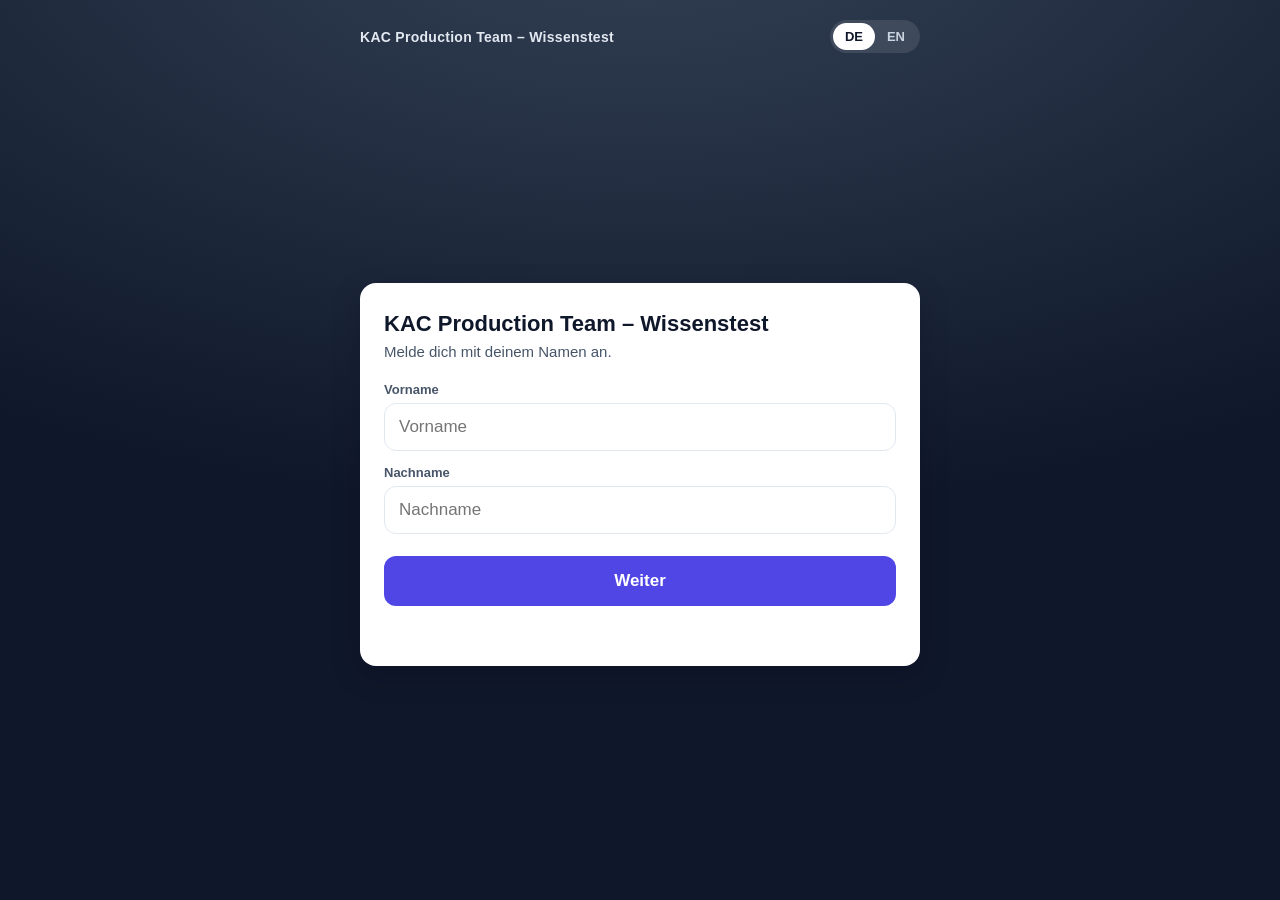
==== index.html @ e23c88c1 "KAC Wissenstest – Projection/Sound Quiz (Variante A) Statische Web-App: Login per Name, 12s-Timer, D" ====
<!DOCTYPE html>
<html lang="de">
  <head>
    <meta charset="UTF-8" />
    <meta name="viewport" content="width=device-width, initial-scale=1, viewport-fit=cover" />
    <meta name="robots" content="noindex, nofollow" />
    <title>KAC Wissenstest</title>
    <link rel="stylesheet" href="src/styles.css" />
  </head>
  <body data-page="login">
    <div class="topbar">
      <span class="brand" data-i18n="appTitel">KAC Production Team – Wissenstest</span>
      <div class="lang">
        <button data-lang="de">DE</button>
        <button data-lang="en">EN</button>
      </div>
    </div>

    <div class="wrap">
      <!-- Login -->
      <div class="card" id="loginView">
        <h1 data-i18n="appTitel">KAC Production Team – Wissenstest</h1>
        <p class="sub" data-i18n="loginUnter">Melde dich mit deinem Namen an.</p>

        <label for="vorname" data-i18n="vorname">Vorname</label>
        <input id="vorname" type="text" autocomplete="given-name" data-i18n-ph="vorname" />

        <label for="nachname" data-i18n="nachname">Nachname</label>
        <input id="nachname" type="text" autocomplete="family-name" data-i18n-ph="nachname" />

        <button class="btn" id="loginBtn" data-i18n="weiter">Weiter</button>
        <div class="error" id="loginError"></div>
      </div>

      <!-- Testauswahl -->
      <div class="card" id="testView" hidden>
        <h1 id="greeting">Hallo!</h1>
        <p class="sub" data-i18n="bereichWaehlen">Welchen Test möchtest du machen?</p>
        <div class="test-cards" id="testButtons"></div>
        <button class="btn ghost" id="logoutBtn" data-i18n="abmelden">Abmelden</button>
      </div>
    </div>

    <script type="module" src="src/app.js"></script>
  </body>
</html>
---- src/styles.css ----
/* =====================================================================
   KAC Wissenstest – Layout (mobil-first)
   ===================================================================== */
:root {
  --bg: #0f172a;
  --bg-soft: #1e293b;
  --card: #ffffff;
  --ink: #0f172a;
  --ink-soft: #475569;
  --line: #e2e8f0;
  --accent: #4f46e5;
  --accent-ink: #ffffff;
  --pass: #16a34a;
  --fail: #dc2626;
  --warn: #f59e0b;
  --radius: 16px;
  --shadow: 0 10px 30px rgba(2, 6, 23, 0.18);
}

* { box-sizing: border-box; }

html, body { height: 100%; }

body {
  margin: 0;
  font-family: -apple-system, BlinkMacSystemFont, "Segoe UI", Roboto, Helvetica,
    Arial, sans-serif;
  color: var(--ink);
  background: radial-gradient(1200px 600px at 50% -10%, #334155, var(--bg));
  min-height: 100dvh;
  display: flex;
  flex-direction: column;
  align-items: center;
  padding: 20px;
  /* Anti-Cheat (kosmetisch): Markieren erschweren */
  -webkit-user-select: none;
  user-select: none;
  -webkit-tap-highlight-color: transparent;
}

/* Eingabefelder bleiben auswählbar/bearbeitbar */
input, textarea { -webkit-user-select: text; user-select: text; }

.wrap {
  width: 100%;
  max-width: 560px;
  margin: auto 0;
}

/* ---- Topbar / Sprache ---- */
.topbar {
  width: 100%;
  max-width: 560px;
  display: flex;
  align-items: center;
  justify-content: space-between;
  gap: 12px;
  margin-bottom: 16px;
}
.brand {
  color: #e2e8f0;
  font-weight: 700;
  font-size: 14px;
  letter-spacing: 0.02em;
}
.lang {
  display: inline-flex;
  background: rgba(255, 255, 255, 0.1);
  border-radius: 999px;
  padding: 3px;
}
.lang button {
  border: 0;
  background: transparent;
  color: #cbd5e1;
  font-weight: 700;
  font-size: 13px;
  padding: 6px 12px;
  border-radius: 999px;
  cursor: pointer;
}
.lang button.active {
  background: #ffffff;
  color: var(--ink);
}

/* ---- Card ---- */
.card {
  background: var(--card);
  border-radius: var(--radius);
  box-shadow: var(--shadow);
  padding: 28px 24px;
}
h1 {
  font-size: 22px;
  margin: 0 0 6px;
  line-height: 1.2;
}
.sub {
  color: var(--ink-soft);
  margin: 0 0 22px;
  font-size: 15px;
}

/* ---- Formular ---- */
label {
  display: block;
  font-size: 13px;
  font-weight: 600;
  color: var(--ink-soft);
  margin: 14px 0 6px;
}
input[type="text"] {
  width: 100%;
  font-size: 17px;
  padding: 13px 14px;
  border: 1.5px solid var(--line);
  border-radius: 12px;
  outline: none;
}
input[type="text"]:focus { border-color: var(--accent); }

.btn {
  width: 100%;
  margin-top: 22px;
  border: 0;
  background: var(--accent);
  color: var(--accent-ink);
  font-size: 17px;
  font-weight: 700;
  padding: 15px;
  border-radius: 12px;
  cursor: pointer;
  transition: transform 0.05s ease, opacity 0.2s ease;
}
.btn:active { transform: scale(0.99); }
.btn:disabled { opacity: 0.45; cursor: default; }

.btn.ghost {
  background: transparent;
  color: var(--ink-soft);
  margin-top: 10px;
  font-weight: 600;
  font-size: 14px;
}

.error {
  color: var(--fail);
  font-size: 14px;
  margin-top: 14px;
  min-height: 18px;
}

/* ---- Testauswahl ---- */
#greeting { font-size: 20px; font-weight: 700; margin: 0 0 4px; }
.test-cards { display: grid; gap: 12px; margin-top: 18px; }
.test-card {
  border: 1.5px solid var(--line);
  background: #f8fafc;
  border-radius: 12px;
  padding: 18px;
  font-size: 18px;
  font-weight: 700;
  text-align: left;
  cursor: pointer;
}
.test-card:hover { border-color: var(--accent); }

/* ---- Quiz ---- */
.quiz-head { display: flex; justify-content: space-between; align-items: baseline; margin-bottom: 10px; }
.progress { font-size: 13px; font-weight: 700; color: var(--ink-soft); }
.timer-num { font-size: 15px; font-weight: 800; color: var(--accent); font-variant-numeric: tabular-nums; }

.timer-track {
  height: 8px;
  background: var(--line);
  border-radius: 999px;
  overflow: hidden;
  margin-bottom: 22px;
}
.timer-bar {
  height: 100%;
  width: 100%;
  background: var(--accent);
  border-radius: 999px;
  transition: width 0.1s linear, background 0.2s ease;
}
.timer-bar.warn { background: var(--warn); }

.question {
  font-size: 19px;
  font-weight: 700;
  line-height: 1.35;
  margin: 0 0 18px;
  min-height: 56px;
}

.options { display: grid; gap: 10px; }
.option {
  text-align: left;
  border: 1.5px solid var(--line);
  background: #fff;
  border-radius: 12px;
  padding: 15px 16px;
  font-size: 16px;
  line-height: 1.3;
  cursor: pointer;
  transition: border-color 0.1s ease, background 0.1s ease;
}
.option:hover { border-color: #c7d2fe; }
.option.selected {
  border-color: var(--accent);
  background: #eef2ff;
  box-shadow: inset 0 0 0 1px var(--accent);
}

/* ---- Ergebnis ---- */
.result { text-align: center; }
.verdict { font-size: 24px; font-weight: 800; margin: 4px 0 18px; }
.verdict.pass { color: var(--pass); }
.verdict.fail { color: var(--fail); }
.score-big {
  font-size: 64px;
  font-weight: 800;
  line-height: 1;
  letter-spacing: -0.02em;
}
.score-detail { color: var(--ink-soft); font-size: 16px; margin-top: 6px; }
.pass-info { color: var(--ink-soft); font-size: 13px; margin-top: 14px; }
.status { font-size: 13px; color: var(--ink-soft); margin-top: 18px; min-height: 18px; }
.status.error { color: var(--fail); }

.foot {
  color: #94a3b8;
  font-size: 12px;
  text-align: center;
  margin-top: 18px;
}
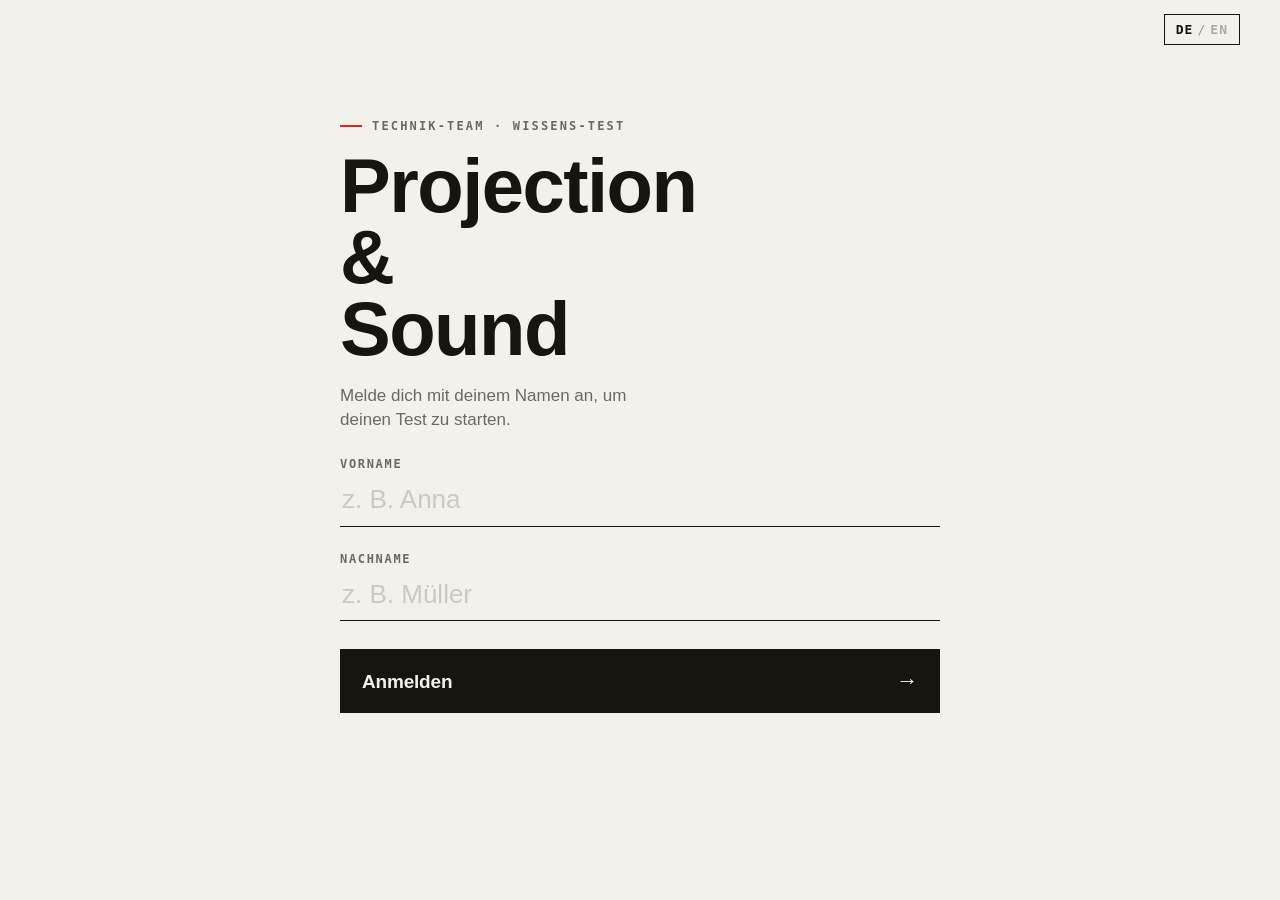
==== commit 2bb84a44: "Neues Design (Claude Design, Swiss-typographic) als Single-Page-App - index.html/app.js/styles.css e" ====
--- a/index.html
+++ b/index.html
@@ -1,46 +1,23 @@
 <!DOCTYPE html>
 <html lang="de">
-  <head>
-    <meta charset="UTF-8" />
-    <meta name="viewport" content="width=device-width, initial-scale=1, viewport-fit=cover" />
-    <meta name="robots" content="noindex, nofollow" />
-    <title>KAC Wissenstest</title>
-    <link rel="stylesheet" href="src/styles.css" />
-  </head>
-  <body data-page="login">
-    <div class="topbar">
-      <span class="brand" data-i18n="appTitel">KAC Production Team – Wissenstest</span>
-      <div class="lang">
-        <button data-lang="de">DE</button>
-        <button data-lang="en">EN</button>
-      </div>
-    </div>
+<head>
+  <meta charset="utf-8" />
+  <meta name="viewport" content="width=device-width, initial-scale=1.0, viewport-fit=cover, maximum-scale=1.0, user-scalable=no" />
+  <meta name="robots" content="noindex, nofollow" />
+  <meta name="theme-color" content="#f2f1ec" />
+  <title>Technik-Test — Projection &amp; Sound</title>
+  <link rel="stylesheet" href="styles.css" />
+</head>
+<body>
+  <noscript>Diese App benötigt JavaScript. / This app requires JavaScript.</noscript>
 
-    <div class="wrap">
-      <!-- Login -->
-      <div class="card" id="loginView">
-        <h1 data-i18n="appTitel">KAC Production Team – Wissenstest</h1>
-        <p class="sub" data-i18n="loginUnter">Melde dich mit deinem Namen an.</p>
+  <!-- Persistent language switch -->
+  <button id="langToggle" class="lang-toggle" type="button" aria-label="Sprache wechseln / Switch language">
+    <span data-lang-opt="de">DE</span><span class="lang-sep">/</span><span data-lang-opt="en">EN</span>
+  </button>
 
-        <label for="vorname" data-i18n="vorname">Vorname</label>
-        <input id="vorname" type="text" autocomplete="given-name" data-i18n-ph="vorname" />
+  <main id="app" class="app"></main>
 
-        <label for="nachname" data-i18n="nachname">Nachname</label>
-        <input id="nachname" type="text" autocomplete="family-name" data-i18n-ph="nachname" />
-
-        <button class="btn" id="loginBtn" data-i18n="weiter">Weiter</button>
-        <div class="error" id="loginError"></div>
-      </div>
-
-      <!-- Testauswahl -->
-      <div class="card" id="testView" hidden>
-        <h1 id="greeting">Hallo!</h1>
-        <p class="sub" data-i18n="bereichWaehlen">Welchen Test möchtest du machen?</p>
-        <div class="test-cards" id="testButtons"></div>
-        <button class="btn ghost" id="logoutBtn" data-i18n="abmelden">Abmelden</button>
-      </div>
-    </div>
-
-    <script type="module" src="src/app.js"></script>
-  </body>
+  <script src="app.js"></script>
+</body>
 </html>
--- a/styles.css
+++ b/styles.css
@@ -0,0 +1,457 @@
+/* ============================================================
+   Technik-Test — Swiss / International Typographic Style
+   Black · paper white · one red. Grid, rules, big numerals.
+   ============================================================ */
+
+:root {
+  --paper:   #f2f1ec;
+  --ink:     #16150f;
+  --ink-soft:#6b6a62;
+  --line:    #16150f;
+  --hair:    rgba(22, 21, 15, 0.18);
+  --red:     #e02718;
+  --red-ink: #ffffff;
+  --good:    #16150f;
+  --gutter:  clamp(20px, 6vw, 40px);
+  --max:     680px;
+  --t-fast:  140ms cubic-bezier(.2,.7,.3,1);
+  --t-med:   320ms cubic-bezier(.2,.7,.3,1);
+  font-family: "Helvetica Neue", Helvetica, Arial, sans-serif;
+}
+
+* { box-sizing: border-box; -webkit-tap-highlight-color: transparent; }
+
+html, body {
+  margin: 0; padding: 0;
+  background: var(--paper);
+  color: var(--ink);
+  min-height: 100%;
+  -webkit-text-size-adjust: 100%;
+  -webkit-font-smoothing: antialiased;
+  text-rendering: optimizeLegibility;
+}
+
+body {
+  font-size: 17px;
+  line-height: 1.4;
+  overflow-x: hidden;
+}
+
+noscript { display: block; padding: 40px; font-weight: 700; }
+/* hidden whenever JS runs (this rule is applied by app.js bootstrap) */
+.js-ready noscript { display: none; }
+
+/* ---- numeric / mono accents (labels, timers, IDs) ---- */
+.mono {
+  font-family: ui-monospace, "SFMono-Regular", Menlo, Consolas, monospace;
+  font-feature-settings: "tnum" 1;
+}
+
+/* ============================================================
+   Language toggle — always reachable, fixed top-right
+   ============================================================ */
+.lang-toggle {
+  position: fixed;
+  top: max(14px, env(safe-area-inset-top));
+  right: var(--gutter);
+  z-index: 50;
+  display: inline-flex;
+  align-items: center;
+  gap: 4px;
+  border: 1.5px solid var(--ink);
+  background: var(--paper);
+  color: var(--ink);
+  font: 700 13px/1 ui-monospace, Menlo, Consolas, monospace;
+  letter-spacing: 0.08em;
+  padding: 8px 11px;
+  cursor: pointer;
+  transition: background var(--t-fast), color var(--t-fast);
+}
+.lang-toggle .lang-sep { opacity: 0.4; font-weight: 400; }
+.lang-toggle [data-lang-opt] { opacity: 0.32; transition: opacity var(--t-fast); }
+.lang-toggle [data-lang-opt].is-active { opacity: 1; }
+.lang-toggle:active { background: var(--ink); color: var(--paper); }
+
+/* ============================================================
+   App shell / screen layout
+   ============================================================ */
+.app {
+  width: 100%;
+  max-width: var(--max);
+  margin: 0 auto;
+  padding: clamp(72px, 16vw, 120px) var(--gutter) calc(40px + env(safe-area-inset-bottom));
+  min-height: 100vh;
+  min-height: 100dvh;
+  display: flex;
+  flex-direction: column;
+}
+
+.screen {
+  display: flex;
+  flex-direction: column;
+  flex: 1;
+  animation: screen-in var(--t-med);
+}
+@keyframes screen-in {
+  from { opacity: 0; transform: translateY(10px); }
+  to   { opacity: 1; transform: translateY(0); }
+}
+
+/* small uppercase kicker label */
+.kicker {
+  font: 700 12px/1 ui-monospace, Menlo, Consolas, monospace;
+  letter-spacing: 0.18em;
+  text-transform: uppercase;
+  color: var(--ink-soft);
+  display: flex;
+  align-items: center;
+  gap: 10px;
+}
+.kicker::before {
+  content: "";
+  width: 22px; height: 2px; background: var(--red);
+  display: inline-block;
+}
+
+/* big display headings */
+h1.display {
+  font-weight: 700;
+  font-size: clamp(40px, 12vw, 76px);
+  line-height: 0.94;
+  letter-spacing: -0.02em;
+  margin: 18px 0 0;
+  text-wrap: balance;
+}
+
+.rule { height: 1.5px; background: var(--ink); width: 100%; }
+.hairline { height: 1px; background: var(--hair); width: 100%; }
+
+/* ============================================================
+   Buttons
+   ============================================================ */
+.btn {
+  appearance: none;
+  display: inline-flex;
+  align-items: center;
+  justify-content: space-between;
+  gap: 14px;
+  width: 100%;
+  border: none;
+  background: var(--ink);
+  color: var(--paper);
+  font: 700 19px/1 "Helvetica Neue", Helvetica, Arial, sans-serif;
+  letter-spacing: -0.01em;
+  padding: 21px 22px;
+  min-height: 60px;
+  cursor: pointer;
+  text-align: left;
+  transition: background var(--t-fast), transform var(--t-fast), opacity var(--t-fast);
+}
+.btn .arrow { font-size: 22px; transition: transform var(--t-fast); }
+.btn:not(:disabled):active { transform: translateY(1px); }
+.btn:not(:disabled):hover { background: var(--red); }
+.btn:not(:disabled):hover .arrow { transform: translateX(4px); }
+.btn:disabled { opacity: 0.28; cursor: not-allowed; }
+
+.btn--ghost {
+  background: transparent;
+  color: var(--ink);
+  border: 1.5px solid var(--ink);
+  font-weight: 700;
+  justify-content: center;
+}
+.btn--ghost:not(:disabled):hover { background: var(--ink); color: var(--paper); }
+
+.linkbtn {
+  appearance: none; border: none; background: none;
+  color: var(--ink-soft);
+  font: 700 13px/1 ui-monospace, Menlo, Consolas, monospace;
+  letter-spacing: 0.08em;
+  text-transform: uppercase;
+  cursor: pointer;
+  padding: 12px 0;
+  text-decoration: none;
+}
+.linkbtn:hover { color: var(--red); }
+
+/* ============================================================
+   LOGIN
+   ============================================================ */
+.field { margin-top: 26px; }
+.field label {
+  display: block;
+  font: 700 12px/1 ui-monospace, Menlo, Consolas, monospace;
+  letter-spacing: 0.14em;
+  text-transform: uppercase;
+  color: var(--ink-soft);
+  margin-bottom: 9px;
+}
+.field input {
+  width: 100%;
+  border: none;
+  border-bottom: 1.5px solid var(--ink);
+  background: transparent;
+  color: var(--ink);
+  font: 400 26px/1.1 "Helvetica Neue", Helvetica, Arial, sans-serif;
+  padding: 6px 2px 12px;
+  outline: none;
+  border-radius: 0;
+}
+.field input::placeholder { color: var(--hair); }
+.field input:focus { border-bottom-color: var(--red); }
+
+.notice {
+  margin-top: 22px;
+  border-left: 3px solid var(--red);
+  padding: 12px 0 12px 16px;
+  font-size: 15px;
+  color: var(--ink);
+  background: rgba(224,39,24,0.05);
+  animation: shake 0.35s;
+}
+.notice.is-hidden { display: none; }
+@keyframes shake {
+  10%,90% { transform: translateX(-1px); }
+  30%,70% { transform: translateX(3px); }
+  50% { transform: translateX(-3px); }
+}
+
+.spacer { flex: 1; min-height: 28px; }
+.stack-actions { display: flex; flex-direction: column; gap: 14px; margin-top: 26px; }
+
+/* ============================================================
+   TEST SELECTION
+   ============================================================ */
+.test-list { display: flex; flex-direction: column; margin-top: 28px; border-top: 1.5px solid var(--ink); }
+.test-row {
+  appearance: none; border: none; background: transparent; cursor: pointer;
+  display: grid;
+  grid-template-columns: auto 1fr auto;
+  align-items: center;
+  gap: 18px;
+  width: 100%;
+  text-align: left;
+  padding: 26px 4px;
+  border-bottom: 1.5px solid var(--ink);
+  color: var(--ink);
+  transition: padding var(--t-fast), color var(--t-fast);
+}
+.test-row .idx {
+  font: 700 13px/1 ui-monospace, Menlo, Consolas, monospace;
+  color: var(--red);
+}
+.test-row .name {
+  font-weight: 700;
+  font-size: clamp(28px, 8vw, 40px);
+  letter-spacing: -0.02em;
+  line-height: 0.98;
+}
+.test-row .meta {
+  font: 400 13px/1.3 ui-monospace, Menlo, Consolas, monospace;
+  color: var(--ink-soft);
+}
+.test-row .arrow { font-size: 28px; transition: transform var(--t-fast); }
+.test-row:hover { padding-left: 12px; }
+.test-row:hover .name { color: var(--red); }
+.test-row:hover .arrow { transform: translateX(5px); color: var(--red); }
+
+/* ============================================================
+   QUIZ
+   ============================================================ */
+.quiz { user-select: none; -webkit-user-select: none; }
+
+.timebar {
+  position: fixed;
+  top: 0; left: 0; right: 0;
+  height: 5px;
+  background: var(--hair);
+  z-index: 40;
+}
+.timebar .fill {
+  height: 100%;
+  width: 100%;
+  background: var(--ink);
+  transform-origin: left center;
+  transition: transform 1s linear, background var(--t-fast);
+}
+.timebar.is-urgent .fill { background: var(--red); }
+
+.quiz-head {
+  display: flex;
+  align-items: baseline;
+  justify-content: space-between;
+  gap: 12px;
+  margin-bottom: 8px;
+}
+.quiz-theme {
+  font: 700 12px/1.2 ui-monospace, Menlo, Consolas, monospace;
+  letter-spacing: 0.1em;
+  text-transform: uppercase;
+  color: var(--ink);
+  max-width: 70%;
+}
+.quiz-progress {
+  font: 700 12px/1 ui-monospace, Menlo, Consolas, monospace;
+  letter-spacing: 0.08em;
+  color: var(--ink-soft);
+  white-space: nowrap;
+}
+
+.countdown {
+  display: flex;
+  align-items: baseline;
+  gap: 10px;
+  margin: 6px 0 18px;
+}
+.countdown .secs {
+  font: 700 clamp(34px,11vw,52px)/0.9 ui-monospace, Menlo, Consolas, monospace;
+  font-feature-settings: "tnum" 1;
+  letter-spacing: -0.02em;
+}
+.countdown .unit {
+  font: 700 12px/1 ui-monospace, Menlo, Consolas, monospace;
+  letter-spacing: 0.1em;
+  text-transform: uppercase;
+  color: var(--ink-soft);
+}
+.countdown.is-urgent .secs { color: var(--red); animation: pulse 1s steps(2) infinite; }
+@keyframes pulse { 50% { opacity: 0.35; } }
+
+.question {
+  font-weight: 700;
+  font-size: clamp(24px, 7vw, 36px);
+  line-height: 1.08;
+  letter-spacing: -0.015em;
+  margin: 0 0 26px;
+  text-wrap: pretty;
+}
+.q-anim { animation: q-in var(--t-med); }
+@keyframes q-in {
+  from { opacity: 0; transform: translateX(14px); }
+  to   { opacity: 1; transform: translateX(0); }
+}
+
+.options { display: flex; flex-direction: column; gap: 12px; }
+.option {
+  appearance: none; cursor: pointer;
+  display: grid;
+  grid-template-columns: auto 1fr;
+  align-items: center;
+  gap: 16px;
+  width: 100%;
+  text-align: left;
+  background: transparent;
+  border: 1.5px solid var(--ink);
+  color: var(--ink);
+  padding: 18px 18px;
+  min-height: 64px;
+  font: 500 17px/1.25 "Helvetica Neue", Helvetica, Arial, sans-serif;
+  transition: background var(--t-fast), color var(--t-fast), transform var(--t-fast);
+}
+.option .marker {
+  width: 30px; height: 30px;
+  display: grid; place-items: center;
+  border: 1.5px solid var(--ink);
+  border-radius: 50%;
+  font: 700 13px/1 ui-monospace, Menlo, Consolas, monospace;
+  flex: none;
+  transition: background var(--t-fast), color var(--t-fast), border-color var(--t-fast);
+}
+.option:hover { transform: translateX(3px); }
+.option.is-selected { background: var(--ink); color: var(--paper); }
+.option.is-selected .marker { background: var(--paper); color: var(--ink); border-color: var(--paper); }
+
+.quiz-foot {
+  margin-top: 24px;
+  display: flex;
+  flex-direction: column;
+  gap: 6px;
+}
+.abort-row { display: flex; justify-content: center; }
+
+/* ============================================================
+   RESULT
+   ============================================================ */
+.result-badge {
+  display: inline-flex; align-items: center; gap: 9px;
+  font: 700 13px/1 ui-monospace, Menlo, Consolas, monospace;
+  letter-spacing: 0.12em; text-transform: uppercase;
+  padding: 9px 14px;
+  margin-top: 18px;
+  width: max-content;
+}
+.result-badge.pass { background: var(--ink); color: var(--paper); }
+.result-badge.fail { background: var(--red); color: var(--red-ink); }
+
+.score-big {
+  font-weight: 700;
+  font-size: clamp(96px, 38vw, 200px);
+  line-height: 0.82;
+  letter-spacing: -0.04em;
+  margin: 14px 0 4px;
+  font-feature-settings: "tnum" 1;
+  display: flex;
+  align-items: baseline;
+}
+.score-big .pct { font-size: 0.34em; margin-left: 8px; color: var(--ink-soft); letter-spacing: 0; }
+
+.result-grid {
+  display: grid;
+  grid-template-columns: 1fr 1fr;
+  border-top: 1.5px solid var(--ink);
+  margin: 24px 0 6px;
+}
+.result-grid .cell {
+  padding: 16px 0;
+  border-bottom: 1px solid var(--hair);
+}
+.result-grid .cell:nth-child(odd) { border-right: 1px solid var(--hair); padding-right: 16px; }
+.result-grid .cell:nth-child(even) { padding-left: 16px; }
+.result-grid .cell .k {
+  font: 700 11px/1 ui-monospace, Menlo, Consolas, monospace;
+  letter-spacing: 0.12em; text-transform: uppercase; color: var(--ink-soft);
+}
+.result-grid .cell .v {
+  font-weight: 700; font-size: 26px; letter-spacing: -0.01em; margin-top: 7px;
+  font-feature-settings: "tnum" 1;
+}
+
+.save-status {
+  margin-top: 18px;
+  font: 400 13px/1.45 ui-monospace, Menlo, Consolas, monospace;
+  color: var(--ink-soft);
+  display: flex; align-items: flex-start; gap: 9px;
+}
+.save-status .dot { width: 9px; height: 9px; margin-top: 4px; flex: none; }
+.save-status .dot.ok { background: var(--ink); }
+.save-status .dot.warn { background: var(--red); }
+.save-status .dot.pending { background: var(--hair); animation: pulse 1s steps(2) infinite; }
+
+/* ============================================================
+   Modal (abort confirmation)
+   ============================================================ */
+.modal-back {
+  position: fixed; inset: 0; z-index: 60;
+  background: rgba(22,21,15,0.55);
+  display: grid; place-items: center;
+  padding: var(--gutter);
+  animation: fade var(--t-fast);
+}
+.modal-back.is-hidden { display: none; }
+@keyframes fade { from { opacity: 0; } to { opacity: 1; } }
+.modal {
+  background: var(--paper);
+  border: 1.5px solid var(--ink);
+  width: 100%; max-width: 420px;
+  padding: 28px 24px 24px;
+  animation: modal-in var(--t-med);
+}
+@keyframes modal-in { from { transform: translateY(16px); opacity: 0; } to { transform: none; opacity: 1; } }
+.modal h2 { margin: 10px 0 8px; font-size: 26px; letter-spacing: -0.02em; }
+.modal p { margin: 0 0 22px; color: var(--ink-soft); font-size: 15px; }
+.modal .modal-actions { display: flex; flex-direction: column; gap: 12px; }
+
+/* tighten on very small screens */
+@media (max-width: 360px) {
+  body { font-size: 16px; }
+}
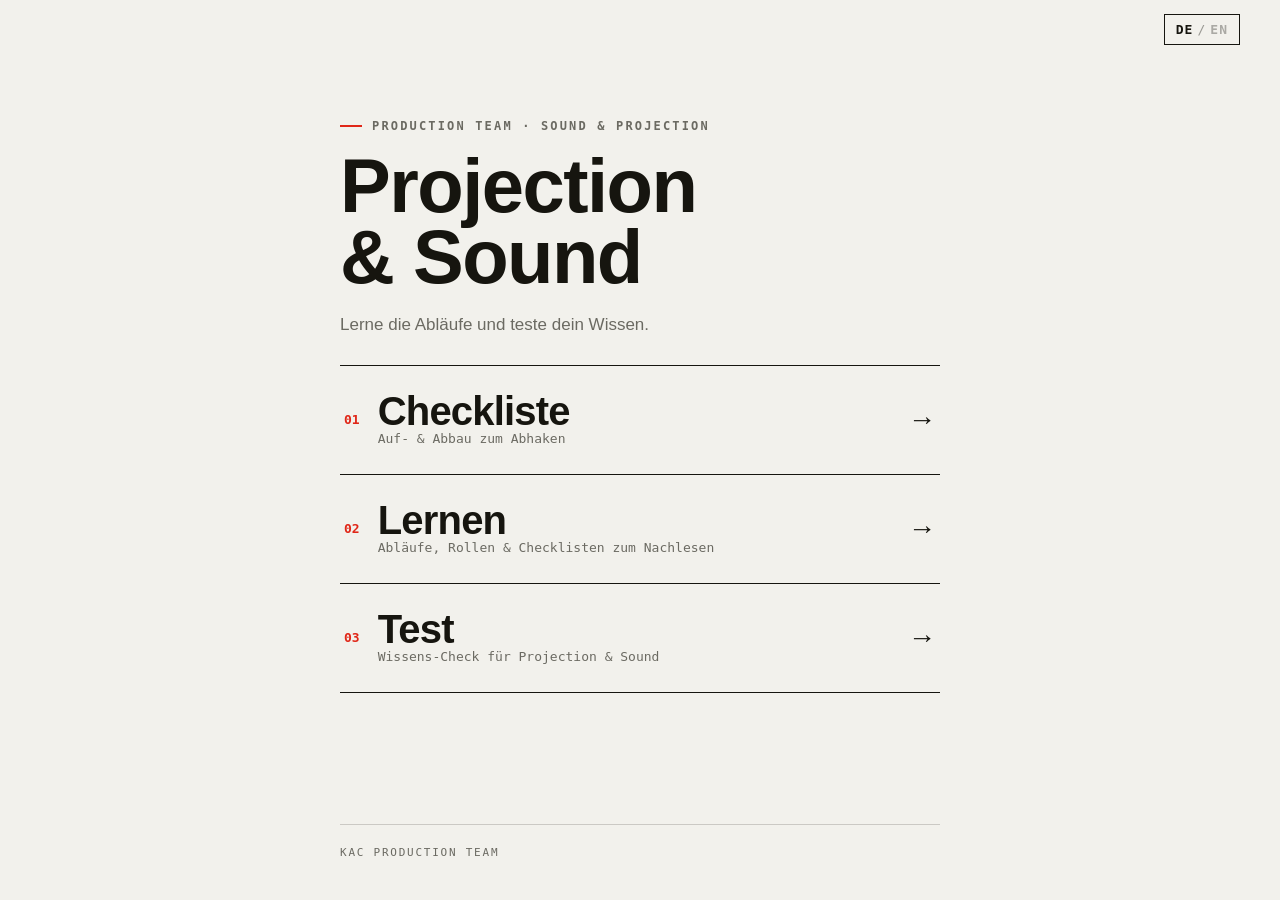
==== commit d23ef78d: "Lernbereich + Checkliste einbauen (Claude Design Update) - Startseite-Menü: 01 Checkliste · 02 Lerne" ====
--- a/index.html
+++ b/index.html
@@ -5,7 +5,7 @@
   <meta name="viewport" content="width=device-width, initial-scale=1.0, viewport-fit=cover, maximum-scale=1.0, user-scalable=no" />
   <meta name="robots" content="noindex, nofollow" />
   <meta name="theme-color" content="#f2f1ec" />
-  <title>Technik-Test — Projection &amp; Sound</title>
+  <title>KAC Production Team — Projection &amp; Sound</title>
   <link rel="stylesheet" href="styles.css" />
 </head>
 <body>
@@ -18,6 +18,7 @@
 
   <main id="app" class="app"></main>
 
+  <script src="image-slot.js"></script>
   <script src="app.js"></script>
 </body>
 </html>
--- a/styles.css
+++ b/styles.css
@@ -455,3 +455,155 @@
 @media (max-width: 360px) {
   body { font-size: 16px; }
 }
+
+/* ============================================================
+   HOME + back links + brand
+   ============================================================ */
+.backlink {
+  appearance: none; border: none; background: none; cursor: pointer;
+  align-self: flex-start;
+  display: inline-flex; align-items: center; gap: 8px;
+  font: 700 12px/1 ui-monospace, Menlo, Consolas, monospace;
+  letter-spacing: 0.12em; text-transform: uppercase;
+  color: var(--ink-soft);
+  padding: 0 0 22px;
+  transition: color var(--t-fast), gap var(--t-fast);
+}
+.backlink .backarrow { font-size: 15px; transition: transform var(--t-fast); }
+.backlink:hover { color: var(--red); }
+.backlink:hover .backarrow { transform: translateX(-3px); }
+
+.brandline {
+  font-size: 11px; letter-spacing: 0.16em; text-transform: uppercase;
+  color: var(--ink-soft); padding-top: 20px;
+  border-top: 1px solid var(--hair); margin-top: 8px;
+}
+
+.name--sm { font-size: clamp(22px, 6vw, 30px) !important; line-height: 1.04 !important; }
+
+/* ============================================================
+   GUIDE READER
+   ============================================================ */
+.guide-title { font-size: clamp(32px, 9vw, 54px); margin-top: 16px; }
+.guide-sub { margin: 14px 0 0; color: var(--ink); font-size: 17px; font-weight: 500; }
+.guide-meta { margin-top: 10px; font-size: 11px; letter-spacing: 0.1em; text-transform: uppercase; color: var(--ink-soft); }
+.guide-intro { margin: 18px 0 0; color: var(--ink-soft); max-width: 56ch; }
+
+.guide-sec { margin-top: 40px; }
+.sec-head {
+  display: flex; align-items: baseline; gap: 14px;
+  border-bottom: 1.5px solid var(--ink); padding-bottom: 12px; flex-wrap: wrap;
+}
+.sec-num { font-size: 13px; color: var(--red); font-weight: 700; }
+.sec-title { font-size: clamp(22px, 6vw, 30px); font-weight: 700; letter-spacing: -0.02em; margin: 0; flex: 1; line-height: 1.04; }
+.sec-tag {
+  font-size: 10px; letter-spacing: 0.12em; text-transform: uppercase;
+  border: 1.2px solid var(--ink); padding: 4px 8px; color: var(--ink); white-space: nowrap;
+}
+.sec-intro { margin: 16px 0 0; color: var(--ink-soft); max-width: 56ch; }
+
+/* numbered steps */
+.steps { list-style: none; counter-reset: s; margin: 20px 0 0; padding: 0; }
+.steps li {
+  counter-increment: s;
+  display: grid; grid-template-columns: auto 1fr; gap: 16px; align-items: baseline;
+  padding: 14px 0; border-bottom: 1px solid var(--hair);
+}
+.steps li::before {
+  content: counter(s, decimal-leading-zero);
+  font: 700 14px/1 ui-monospace, Menlo, Consolas, monospace;
+  color: var(--red); font-feature-settings: "tnum" 1;
+}
+.step-text { font-size: 17px; }
+
+/* position cards */
+.poslist { display: flex; flex-direction: column; gap: 16px; margin-top: 20px; }
+.poscard { border: 1.5px solid var(--ink); padding: 18px 18px 8px; }
+.pos-head { display: flex; align-items: baseline; gap: 12px; flex-wrap: wrap; }
+.pos-idx { background: var(--ink); color: var(--paper); font-size: 12px; font-weight: 700; padding: 5px 8px; }
+.pos-name { font-weight: 700; font-size: 21px; letter-spacing: -0.01em; flex: 1; line-height: 1.05; }
+.pos-who { font-size: 11px; letter-spacing: 0.08em; text-transform: uppercase; color: var(--ink-soft); white-space: nowrap; }
+.pos-desc { margin: 10px 0 14px; color: var(--ink-soft); font-size: 15px; }
+
+.subpos { margin: 6px 0 4px; padding-top: 10px; border-top: 1px dashed var(--hair); }
+.subpos-name { font-size: 11px; letter-spacing: 0.14em; text-transform: uppercase; color: var(--ink); margin-bottom: 4px; }
+
+/* tickable checklist */
+.checks { display: flex; flex-direction: column; }
+.check {
+  appearance: none; border: none; background: none; cursor: pointer;
+  display: grid; grid-template-columns: auto 1fr; gap: 13px; align-items: start;
+  width: 100%; text-align: left; padding: 11px 0;
+  border-bottom: 1px solid var(--hair); color: var(--ink);
+  transition: opacity var(--t-fast);
+}
+.check:last-child { border-bottom: none; }
+.check-box {
+  width: 24px; height: 24px; flex: none; margin-top: 1px;
+  border: 1.5px solid var(--ink); display: grid; place-items: center;
+  font: 700 14px/1 ui-monospace, Menlo, monospace; color: var(--paper);
+  transition: background var(--t-fast), color var(--t-fast);
+}
+.check-label { font-size: 16px; line-height: 1.32; padding-top: 2px; }
+.check.is-on .check-box { background: var(--red); border-color: var(--red); color: #fff; }
+.check.is-on .check-label { color: var(--ink-soft); text-decoration: line-through; text-decoration-color: var(--hair); }
+
+/* role cards */
+.rolelist { display: flex; flex-direction: column; gap: 0; margin-top: 20px; border-top: 1.5px solid var(--ink); }
+.rolecard { padding: 18px 0; border-bottom: 1px solid var(--hair); }
+.role-head { display: flex; align-items: baseline; gap: 12px; flex-wrap: wrap; margin-bottom: 8px; }
+.role-name { font-weight: 700; font-size: 20px; letter-spacing: -0.01em; }
+.role-hint { font-size: 11px; letter-spacing: 0.08em; text-transform: uppercase; color: var(--red); }
+
+.bullets { list-style: none; margin: 12px 0 0; padding: 0; }
+.bullets li { position: relative; padding: 7px 0 7px 22px; font-size: 16px; line-height: 1.4; color: var(--ink); }
+.bullets li::before { content: ""; position: absolute; left: 2px; top: 15px; width: 7px; height: 7px; background: var(--ink); }
+
+/* callout / note */
+.callout {
+  display: grid; grid-template-columns: auto 1fr; gap: 14px; align-items: start;
+  margin-top: 22px; padding: 16px 18px;
+  background: rgba(224,39,24,0.06); border-left: 3px solid var(--red);
+  font-size: 15.5px; line-height: 1.42;
+}
+.callout-mark {
+  width: 24px; height: 24px; flex: none; background: var(--red); color: #fff;
+  display: grid; place-items: center; font-weight: 700; font-size: 15px;
+}
+.sec-closing { margin-top: 20px; font-weight: 700; font-size: 19px; letter-spacing: -0.01em; line-height: 1.2; }
+
+.guide-foot { margin-top: 44px; display: flex; flex-direction: column; gap: 16px; align-items: stretch; }
+.guide-foot .linkbtn { align-self: flex-start; }
+
+/* generic guide blocks */
+.g-loading { color: var(--ink-soft); padding: 40px 0; font-size: 22px; letter-spacing: 0.3em; }
+.g-text { margin: 14px 0 0; color: var(--ink); font-size: 16.5px; line-height: 1.5; max-width: 60ch; }
+.g-lead { margin: 16px 0 0; color: var(--ink); font-size: 19px; line-height: 1.4; font-weight: 500; max-width: 56ch; }
+.g-sub { margin-top: 22px; }
+.g-sub-title {
+  font: 700 12px/1.2 ui-monospace, Menlo, Consolas, monospace;
+  letter-spacing: 0.12em; text-transform: uppercase; color: var(--ink);
+  margin: 0 0 4px; padding-top: 14px; border-top: 1px solid var(--hair);
+}
+.g-sub .g-text { margin-top: 8px; }
+.g-sub .bullets { margin-top: 8px; }
+
+/* table */
+.g-tablewrap { margin-top: 22px; overflow-x: auto; -webkit-overflow-scrolling: touch; border: 1.5px solid var(--ink); }
+.g-table { border-collapse: collapse; width: 100%; min-width: 460px; font-size: 14.5px; }
+.g-table th {
+  text-align: left; padding: 12px 14px; background: var(--ink); color: var(--paper);
+  font: 700 11px/1.2 ui-monospace, Menlo, Consolas, monospace; letter-spacing: 0.08em; text-transform: uppercase;
+  white-space: nowrap;
+}
+.g-table td { padding: 12px 14px; border-bottom: 1px solid var(--hair); vertical-align: top; line-height: 1.35; }
+.g-table tbody tr:last-child td { border-bottom: none; }
+.g-table tbody tr:nth-child(even) td { background: rgba(22,21,15,0.025); }
+
+/* figure (image-slot placeholder) */
+.g-fig { margin: 24px 0 0; }
+.g-slot { display: block; border: 1.5px dashed var(--hair); background: rgba(22,21,15,0.02); }
+.g-figcap {
+  margin-top: 9px; font-size: 12px; line-height: 1.4; letter-spacing: 0.04em;
+  color: var(--ink-soft); padding-left: 14px; border-left: 2px solid var(--red);
+}
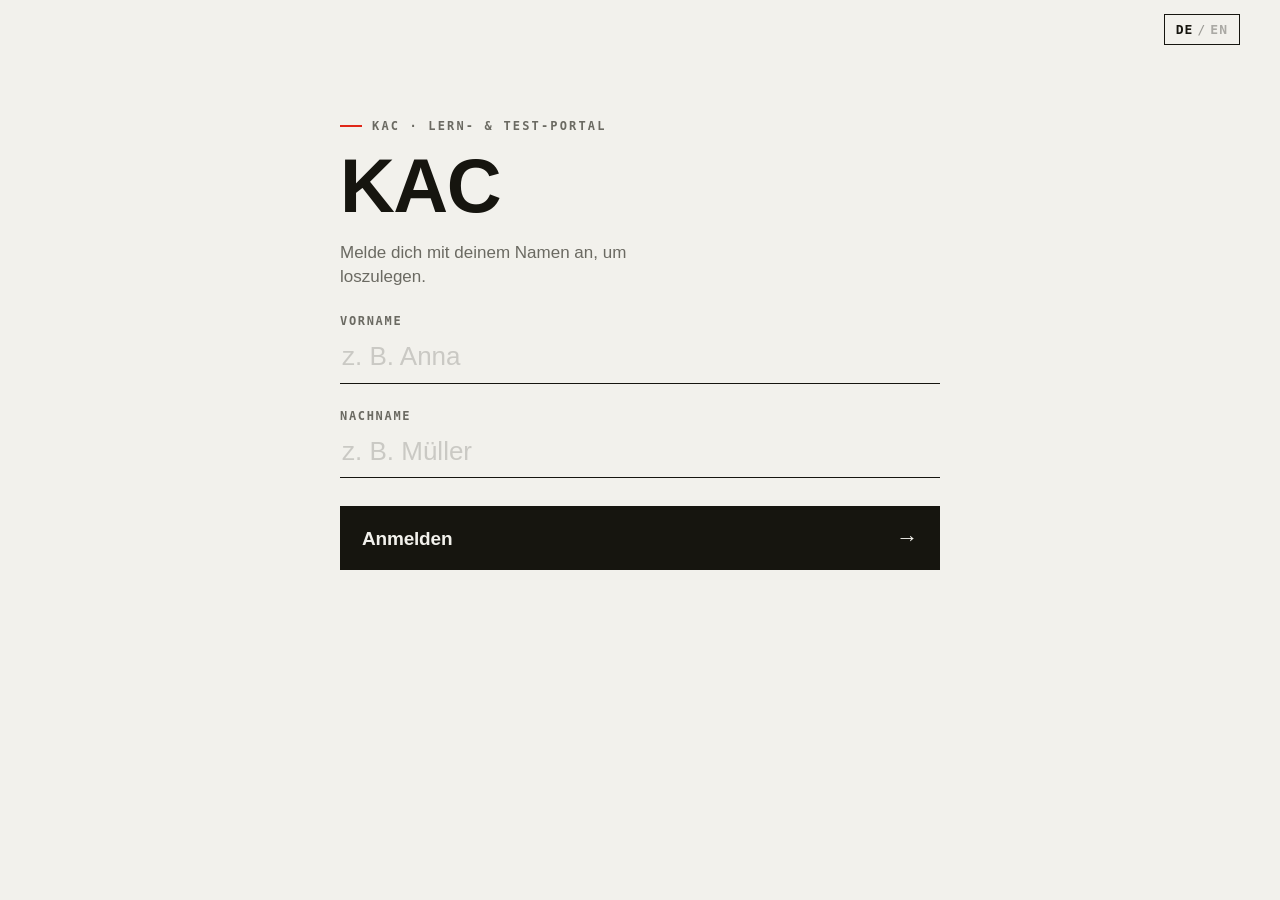
==== commit c8453e44: "Inversionen-Praxis: neues Klavier-Raster aus Claude Design Ersetzt das alte Phase-1-Praxis-Tool (Chi" ====
--- a/index.html
+++ b/index.html
@@ -7,6 +7,7 @@
   <meta name="theme-color" content="#f2f1ec" />
   <title>KAC Production Team — Projection &amp; Sound</title>
   <link rel="stylesheet" href="styles.css" />
+  <link rel="stylesheet" href="piano.css" />
 </head>
 <body>
   <noscript>Diese App benötigt JavaScript. / This app requires JavaScript.</noscript>
@@ -19,6 +20,7 @@
   <main id="app" class="app"></main>
 
   <script src="image-slot.js"></script>
+  <script src="piano.js"></script>
   <script src="app.js"></script>
 </body>
 </html>
--- a/styles.css
+++ b/styles.css
@@ -482,6 +482,80 @@
 .name--sm { font-size: clamp(22px, 6vw, 30px) !important; line-height: 1.04 !important; }
 
 /* ============================================================
+   AREA ROOT (Music Academy | Production Team)
+   ============================================================ */
+.area-grid {
+  display: grid;
+  grid-template-columns: 1fr 1fr;
+  gap: 16px;
+  margin-top: 30px;
+}
+.area-tile {
+  appearance: none; cursor: pointer; text-align: left;
+  display: flex; flex-direction: column;
+  gap: 10px;
+  min-height: 280px;
+  border: 1.5px solid var(--ink);
+  background: transparent;
+  color: var(--ink);
+  padding: 22px 20px;
+  transition: background var(--t-fast), color var(--t-fast), transform var(--t-fast);
+}
+.area-tile .area-idx { font-size: 12px; color: var(--red); font-weight: 700; }
+.area-tile .area-name {
+  font-weight: 700;
+  font-size: clamp(24px, 5vw, 34px);
+  letter-spacing: -0.02em; line-height: 1.0;
+  margin-top: 2px;
+}
+.area-tile .area-sub { font-size: 14px; line-height: 1.4; color: var(--ink-soft); max-width: 26ch; }
+.area-tile .area-go {
+  margin-top: auto;
+  font-size: 12px; letter-spacing: 0.08em; text-transform: uppercase;
+  display: inline-flex; align-items: center; gap: 8px;
+}
+.area-tile .area-go .arrow { font-size: 17px; transition: transform var(--t-fast); }
+.area-tile:hover { background: var(--ink); color: var(--paper); transform: translateY(-2px); }
+.area-tile:hover .area-sub { color: rgba(242,241,236,0.7); }
+.area-tile:hover .area-go .arrow { transform: translateX(4px); }
+.area-tile:nth-child(1):hover { background: var(--red); }
+.area-tile:nth-child(1):hover .area-sub { color: rgba(255,255,255,0.8); }
+.area-tile:active { transform: translateY(0); }
+
+@media (max-width: 540px) {
+  .area-grid { grid-template-columns: 1fr; gap: 14px; }
+  .area-tile { min-height: 0; }
+}
+
+/* ============================================================
+   SOLUTION REVEAL (worksheets)
+   ============================================================ */
+.solution { margin-top: 18px; }
+.sol-toggle {
+  appearance: none; cursor: pointer;
+  display: inline-flex; align-items: center; gap: 11px;
+  border: 1.5px solid var(--ink); background: transparent; color: var(--ink);
+  font: 700 12px/1 ui-monospace, Menlo, Consolas, monospace;
+  letter-spacing: 0.1em; text-transform: uppercase;
+  padding: 12px 16px;
+  transition: background var(--t-fast), color var(--t-fast);
+}
+.sol-toggle .sol-ic {
+  width: 20px; height: 20px; flex: none;
+  display: grid; place-items: center;
+  border: 1.5px solid currentColor; font-size: 14px; font-weight: 700;
+}
+.sol-toggle:hover { background: var(--ink); color: var(--paper); }
+.sol-toggle.is-open { background: var(--red); color: #fff; border-color: var(--red); }
+.sol-body {
+  margin-top: 4px;
+  border-left: 2px solid var(--red);
+  padding-left: 16px;
+}
+.sol-body[hidden] { display: none; }
+.sol-body .g-tablewrap { margin-top: 14px; }
+
+/* ============================================================
    GUIDE READER
    ============================================================ */
 .guide-title { font-size: clamp(32px, 9vw, 54px); margin-top: 16px; }
@@ -602,8 +676,112 @@
 
 /* figure (image-slot placeholder) */
 .g-fig { margin: 24px 0 0; }
-.g-slot { display: block; border: 1.5px dashed var(--hair); background: rgba(22,21,15,0.02); }
+.g-slot { display: block; background: rgba(22,21,15,0.02); }
+.g-slot:not([data-filled]) { border: 1.5px dashed var(--hair); }
+.g-slot[data-filled] { border: 1px solid var(--hair); background: transparent; }
 .g-figcap {
   margin-top: 9px; font-size: 12px; line-height: 1.4; letter-spacing: 0.04em;
   color: var(--ink-soft); padding-left: 14px; border-left: 2px solid var(--red);
 }
+
+/* ============================================================
+   Interaktives Arbeitsblatt (Music Academy)
+   ============================================================ */
+.ws { margin: 20px 0 0; }
+.ws-table input.ws-inp {
+  width: 100%; min-width: 48px; box-sizing: border-box;
+  border: none; border-bottom: 1.5px solid var(--hair);
+  background: transparent; color: var(--ink);
+  font: 600 16px/1.2 "Helvetica Neue", Helvetica, Arial, sans-serif;
+  text-align: center; padding: 6px 4px; border-radius: 0; outline: none;
+}
+.ws-table input.ws-inp::placeholder { color: var(--hair); }
+.ws-table input.ws-inp:focus { border-bottom-color: var(--ink); }
+.ws-table td.ws-given { font-weight: 700; }
+.ws-table input.ws-inp.ok { border-bottom-color: var(--ink); background: rgba(22,21,15,0.07); }
+.ws-table input.ws-inp.bad { border-bottom-color: var(--red); background: rgba(224,39,24,0.09); color: var(--red); }
+.ws-table input.ws-inp.revealed { border-bottom-color: var(--red); color: var(--red); font-style: italic; }
+.ws-controls { display: flex; flex-wrap: wrap; align-items: center; gap: 10px; margin-top: 14px; }
+.ws-btn {
+  appearance: none; cursor: pointer;
+  border: 1.5px solid var(--ink); background: var(--ink); color: var(--paper);
+  font: 700 13px/1 ui-monospace, Menlo, Consolas, monospace; letter-spacing: 0.06em;
+  text-transform: uppercase; padding: 11px 16px;
+}
+.ws-btn:hover { background: var(--red); border-color: var(--red); color: var(--paper); }
+.ws-btn--ghost { background: transparent; color: var(--ink); }
+.ws-btn--ghost:hover { background: var(--ink); color: var(--paper); border-color: var(--ink); }
+.ws-result { font-weight: 700; font-size: 14px; color: var(--ink-soft); }
+
+/* ============================================================
+   Druck-Ansicht — Arbeitsblatt sauber ausdrucken
+   ============================================================ */
+@media print {
+  .lang-toggle, .backlink, .guide-foot, .ws-controls, .sol-toggle,
+  .brandline, .area-go, noscript { display: none !important; }
+  .app { padding: 8px 0 0 !important; max-width: 100% !important; }
+  body { font-size: 12px; background: #fff; }
+  .g-tablewrap { overflow: visible !important; }
+  .g-table { font-size: 12px; }
+  .ws-table input.ws-inp { border-bottom: 1px solid #999; font-size: 13px; }
+  .guide-sec, .g-fig, .callout, .ws { break-inside: avoid; }
+}
+
+/* ---- "richtig oder falsch?" — selbst markieren ---- */
+.tf { margin: 16px 0 0; }
+.tf-item {
+  padding: 14px 4px; border-bottom: 1px solid var(--hair);
+  display: grid; grid-template-columns: 1fr auto; gap: 8px 14px; align-items: center;
+}
+.tf-item.ok { box-shadow: inset 3px 0 0 var(--ink); padding-left: 12px; }
+.tf-item.bad { box-shadow: inset 3px 0 0 var(--red); padding-left: 12px; }
+.tf-stmt { font-size: 16px; line-height: 1.3; }
+.tf-pick { display: flex; gap: 8px; }
+.tf-btn {
+  appearance: none; cursor: pointer; border: 1.5px solid var(--ink); background: transparent; color: var(--ink);
+  font: 700 13px/1 ui-monospace, Menlo, Consolas, monospace; letter-spacing: 0.04em; padding: 10px 14px;
+}
+.tf-btn.is-sel { background: var(--ink); color: var(--paper); }
+.tf-item.bad .tf-btn.is-sel { background: var(--red); border-color: var(--red); color: var(--paper); }
+.tf-corr { grid-column: 1 / -1; font-size: 14px; font-weight: 700; color: var(--red); margin-top: 2px; }
+@media (max-width: 420px) {
+  .tf-item { grid-template-columns: 1fr; }
+  .tf-pick { justify-self: start; }
+}
+
+/* ---- Area-Login-Fuß ---- */
+.area-foot { display: flex; align-items: center; justify-content: space-between; gap: 12px; margin-top: 8px; }
+.area-user { font-size: 13px; color: var(--ink-soft); letter-spacing: 0.04em; }
+
+/* ============================================================
+   Praxis-Modul: Inversionen am Klavier
+   ============================================================ */
+.px-row { display: flex; align-items: flex-start; gap: 12px; margin: 0 0 14px; }
+.px-lbl { flex: 0 0 64px; padding-top: 11px; font-size: 11px; letter-spacing: 0.12em; text-transform: uppercase; color: var(--ink-soft); }
+.px-chips { display: flex; flex-wrap: wrap; gap: 7px; }
+.px-chip {
+  appearance: none; cursor: pointer; border: 1.5px solid var(--ink); background: transparent; color: var(--ink);
+  font: 700 14px/1 ui-monospace, Menlo, Consolas, monospace; letter-spacing: 0.02em; padding: 10px 13px; min-width: 38px;
+}
+.px-chip--wide { padding: 10px 14px; }
+.px-chip.is-on { background: var(--ink); color: var(--paper); }
+.px-chip:hover { border-color: var(--red); }
+
+.px-chord { display: flex; align-items: baseline; gap: 14px; flex-wrap: wrap; margin: 20px 0 10px; }
+.px-chord-name { font-weight: 700; font-size: clamp(30px, 9vw, 44px); letter-spacing: -0.02em; }
+.px-chord-meta { font-size: 14px; color: var(--ink-soft); }
+
+.px-kbd-wrap { margin: 6px 0 6px; }
+.px-kbd { width: 100%; height: auto; display: block; }
+.px-key { cursor: pointer; }
+.px-white { fill: var(--paper); stroke: var(--ink); stroke-width: 2; }
+.px-black { fill: var(--ink); stroke: var(--ink); stroke-width: 2; }
+.px-white.is-played { fill: #d8d4c6; }
+.px-black.is-played { fill: #5a5446; }
+.px-white.is-bad { fill: rgba(224,39,24,0.20); }
+.px-black.is-bad { fill: var(--red); }
+.px-dot { fill: var(--red); pointer-events: auto; cursor: pointer; }
+.px-dot--b { fill: var(--red); }
+.px-key.is-ok { stroke: var(--ink); stroke-width: 3; }
+
+.px-tap { margin: 10px 0 0; font-size: 12px; color: var(--ink-soft); line-height: 1.4; }
--- a/piano.css
+++ b/piano.css
@@ -0,0 +1,276 @@
+/* Inversionen-Praxis — Look (Claude Design), gescopt unter .invtrainer */
+/* ==================================================================
+   Inversionen am Klavier — Look
+   Alle Gestaltungs-Tokens auf .invtrainer (vererben an Nachfahren,
+   inkl. Modal). Look später leicht änderbar.
+   ================================================================== */
+
+.invtrainer {
+  /* --- Palette (Swiss / KAC) --- */
+  --paper:    #f2f1ec;
+  --ink:      #16150f;
+  --ink-soft: #6b6a62;
+  --hair:     rgba(22, 21, 15, 0.16);
+  --red:      #e02718;
+  --good:     #1f8a4d;
+
+  /* --- Akkordqualität: Zell-Hintergründe + Punkt --- */
+  --q-maj-bg: #f5f4ef;
+  --q-min-bg: #eae8df;
+  --q-dim-bg: #e2dfd4;
+  --q-dot-maj: #16150f;
+  --q-dot-min: #8a887e;
+  --q-dot-dim: #e02718;
+
+  /* --- Klaviatur --- */
+  --key-white:  #fbfaf6;
+  --key-white-edge: rgba(22,21,15,0.55);
+  --key-black:  #16150f;
+  --key-target: #e02718;        /* Zieltöne */
+  --key-target-ink: #ffffff;
+  --key-played: #2b2a22;        /* angetippt (Ring) */
+  --key-correct: #1f8a4d;       /* nach Prüfung: richtig */
+  --key-missing: #e02718;       /* fehlt noch */
+  --key-extra:  #b51405;        /* zu viel */
+
+  /* --- Form --- */
+  --radius: 2px;
+  --gutter: clamp(16px, 4vw, 36px);
+  --maxw: 1120px;
+  --t-fast: 130ms cubic-bezier(.2,.7,.3,1);
+
+  font-family: "Helvetica Neue", Helvetica, Arial, sans-serif;
+}
+.invtrainer .mono {
+  font-family: ui-monospace, "SFMono-Regular", Menlo, Consolas, monospace;
+  font-feature-settings: "tnum" 1;
+}
+.invtrainer /* ============================ Header ============================ */
+.top {
+  display: flex; align-items: center; justify-content: space-between;
+  padding: 16px var(--gutter);
+  max-width: var(--maxw); margin: 0 auto;
+  gap: 16px;
+}
+.invtrainer /* ============================ Layout ============================ */
+.wrap {
+  max-width: var(--maxw);
+  margin: 0 auto;
+  padding: 8px var(--gutter) 64px;
+}
+.invtrainer .kicker {
+  font: 700 12px/1 ui-monospace, Menlo, Consolas, monospace;
+  letter-spacing: 0.18em; text-transform: uppercase; color: var(--ink-soft);
+  display: flex; align-items: center; gap: 10px;
+}
+.invtrainer .kicker::before { content: ""; width: 22px; height: 2px; background: var(--red); display: inline-block; }
+.invtrainer .title {
+  font-weight: 700; font-size: clamp(30px, 6vw, 52px); line-height: 0.98;
+  letter-spacing: -0.02em; margin: 16px 0 0; text-wrap: balance;
+}
+.invtrainer .sub { margin: 14px 0 0; color: var(--ink-soft); max-width: 60ch; }
+.invtrainer /* ============================ Controls ============================ */
+.controls {
+  margin-top: 28px;
+  display: flex; flex-wrap: wrap; align-items: flex-end; gap: 22px 32px;
+  border-top: 1.5px solid var(--ink); padding-top: 22px;
+}
+.invtrainer .ctrl-block { flex: 1 1 auto; min-width: 0; }
+.invtrainer .ctrl-label {
+  font-size: 11px; letter-spacing: 0.14em; text-transform: uppercase;
+  color: var(--ink-soft); margin-bottom: 10px;
+}
+.invtrainer .keyrow { display: flex; flex-wrap: wrap; gap: 6px; }
+.invtrainer .keybtn {
+  appearance: none; cursor: pointer;
+  border: 1.5px solid var(--ink); background: transparent; color: var(--ink);
+  font-size: 14px; font-weight: 700; letter-spacing: 0.02em;
+  min-width: 44px; padding: 11px 6px; text-align: center;
+  transition: background var(--t-fast), color var(--t-fast);
+}
+.invtrainer .keybtn:hover { background: var(--hair); }
+.invtrainer .keybtn.is-active { background: var(--ink); color: var(--paper); }
+.invtrainer /* Switch */
+.switch { display: inline-flex; align-items: center; gap: 10px; cursor: pointer; user-select: none; }
+.invtrainer .switch input { position: absolute; opacity: 0; width: 0; height: 0; }
+.invtrainer .switch-track {
+  width: 44px; height: 24px; border: 1.5px solid var(--ink); background: var(--paper);
+  position: relative; flex: none; transition: background var(--t-fast);
+}
+.invtrainer .switch-knob {
+  position: absolute; top: 2px; left: 2px; width: 16px; height: 16px;
+  background: var(--ink); transition: left var(--t-fast), background var(--t-fast);
+}
+.invtrainer .switch input:checked + .switch-track { background: var(--ink); }
+.invtrainer .switch input:checked + .switch-track .switch-knob { left: 23px; background: var(--paper); }
+.invtrainer .switch-text { font-size: 12px; letter-spacing: 0.04em; color: var(--ink); }
+.invtrainer /* ============================ Legende ============================ */
+.legend {
+  margin-top: 18px; display: flex; flex-wrap: wrap; align-items: center; gap: 8px 18px;
+  font-size: 12px; color: var(--ink-soft);
+}
+.invtrainer .legend-title { letter-spacing: 0.06em; }
+.invtrainer .legend-item { display: inline-flex; align-items: center; gap: 7px; }
+.invtrainer .legend-swatch { width: 22px; height: 14px; border: 1px solid var(--hair); display: inline-block; }
+.invtrainer .legend-swatch.q-maj { background: var(--q-maj-bg); }
+.invtrainer .legend-swatch.q-min { background: var(--q-min-bg); }
+.invtrainer .legend-swatch.q-dim { background: var(--q-dim-bg); }
+.invtrainer .q-dot { width: 8px; height: 8px; border-radius: 50%; display: inline-block; }
+.invtrainer .q-dot-maj { background: var(--q-dot-maj); }
+.invtrainer .q-dot-min { background: var(--q-dot-min); }
+.invtrainer .q-dot-dim { background: var(--q-dot-dim); }
+.invtrainer /* ============================ Raster ============================ */
+.gridwrap { margin-top: 22px; overflow-x: auto; -webkit-overflow-scrolling: touch; border: 1.5px solid var(--ink); }
+.invtrainer .grid {
+  display: grid;
+  grid-template-columns: minmax(150px, 0.8fr) repeat(3, minmax(210px, 1fr));
+  min-width: 760px;
+}
+.invtrainer .ghead {
+  background: var(--ink); color: var(--paper);
+  padding: 12px 14px; display: flex; align-items: center;
+  border-right: 1px solid rgba(242,241,236,0.18);
+}
+.invtrainer .ghead.corner { background: var(--ink); }
+.invtrainer .ghead:last-child { border-right: none; }
+.invtrainer .ghead-txt {
+  font: 700 11px/1.2 ui-monospace, Menlo, Consolas, monospace;
+  letter-spacing: 0.1em; text-transform: uppercase;
+}
+.invtrainer .rowlabel {
+  padding: 14px; border-top: 1px solid var(--hair); border-right: 1.5px solid var(--ink);
+  display: flex; flex-direction: column; gap: 6px; justify-content: center;
+  background: var(--paper);
+}
+.invtrainer .rowlabel .stage-num { font-size: 11px; letter-spacing: 0.1em; text-transform: uppercase; color: var(--red); font-weight: 700; }
+.invtrainer .rowlabel .chord-name { font-size: 26px; font-weight: 700; letter-spacing: -0.01em; line-height: 1; }
+.invtrainer .rowlabel .q-tag { display: inline-flex; align-items: center; gap: 6px; font-size: 12px; color: var(--ink-soft); }
+.invtrainer .seven-badge {
+  margin-top: 4px; font-size: 11px; letter-spacing: 0.04em;
+  color: var(--red); border: 1px solid var(--red); padding: 4px 7px; width: max-content;
+  cursor: help;
+}
+.invtrainer .cell {
+  appearance: none; cursor: pointer; text-align: center;
+  border: none; border-top: 1px solid var(--hair); border-right: 1px solid var(--hair);
+  padding: 16px 12px 14px;
+  display: flex; flex-direction: column; align-items: center; gap: 12px; justify-content: center;
+  transition: filter var(--t-fast), transform var(--t-fast);
+}
+.invtrainer .cell:nth-child(4n) { border-right: none; }
+.invtrainer .cell.q-maj { background: var(--q-maj-bg); }
+.invtrainer .cell.q-min { background: var(--q-min-bg); }
+.invtrainer .cell.q-dim { background: var(--q-dim-bg); }
+.invtrainer .cell:hover { filter: brightness(0.97); }
+.invtrainer .cell:hover .pkbd { transform: translateY(-1px); }
+.invtrainer .cell:active { transform: translateY(1px); }
+.invtrainer .cell-notes { font-size: 13px; letter-spacing: 0.02em; display: inline-flex; align-items: center; gap: 6px; color: var(--ink); }
+.invtrainer .cell-notes .sep { color: var(--ink-soft); }
+.invtrainer .cell-notes .bassnote { font-weight: 700; }
+.invtrainer .cell-notes .bassnote::after { content: ""; display: block; height: 2px; background: var(--red); margin-top: 2px; }
+.invtrainer /* ============================ Klaviatur ============================ */
+.pkbd {
+  position: relative; display: inline-flex; align-items: stretch;
+  transition: transform var(--t-fast);
+  user-select: none;
+}
+.invtrainer .pkey {
+  padding: 0; margin: 0; appearance: none; font: inherit;
+  position: relative; display: block;
+}
+.invtrainer .wkey {
+  background: var(--key-white);
+  border: 1px solid var(--key-white-edge);
+  border-radius: 0 0 var(--radius) var(--radius);
+  z-index: 1;
+}
+.invtrainer .bkey {
+  position: absolute; top: 0;
+  background: var(--key-black);
+  border: 1px solid #000;
+  border-radius: 0 0 var(--radius) var(--radius);
+  z-index: 2;
+}
+.invtrainer .pkbd.is-interactive .pkey { cursor: pointer; }
+.invtrainer /* Zieltöne / Zustände */
+.wkey.is-target { background: var(--key-target); border-color: var(--key-target); }
+.invtrainer .bkey.is-target { background: var(--key-target); border-color: var(--key-target); }
+.invtrainer .is-target .pkey-lbl { color: var(--key-target-ink); }
+.invtrainer .is-played:not(.is-target) { box-shadow: inset 0 0 0 3px var(--key-played); }
+.invtrainer .is-target.is-played { box-shadow: inset 0 0 0 3px rgba(0,0,0,0.4); }
+.invtrainer .wkey.is-correct, .invtrainer .bkey.is-correct { background: var(--key-correct); border-color: var(--key-correct); }
+.invtrainer .wkey.is-missing, .invtrainer .bkey.is-missing { background: var(--key-missing); border-color: var(--key-missing); outline: 3px solid var(--ink); outline-offset: -3px; }
+.invtrainer .wkey.is-extra, .invtrainer .bkey.is-extra { background: var(--key-extra); border-color: var(--key-extra); }
+.invtrainer .is-correct .pkey-lbl, .invtrainer .is-missing .pkey-lbl, .invtrainer .is-extra .pkey-lbl { color: #fff; }
+.invtrainer .is-extra::after {
+  content: "✕"; position: absolute; top: 4px; left: 0; right: 0; text-align: center;
+  color: #fff; font-size: 13px; font-weight: 700;
+}
+.invtrainer .pkey-lbl {
+  position: absolute; bottom: 6px; left: 0; right: 0; text-align: center;
+  font: 700 11px/1 ui-monospace, Menlo, Consolas, monospace; color: var(--ink-soft);
+  pointer-events: none;
+}
+.invtrainer .bkey .pkey-lbl { bottom: 5px; font-size: 10px; color: #d9d7cf; }
+.invtrainer /* ============================ Modal ============================ */
+.modal-back {
+  position: fixed; inset: 0; z-index: 60;
+  background: rgba(22,21,15,0.55);
+  display: grid; place-items: center; padding: var(--gutter);
+  animation: fade var(--t-fast);
+}
+@keyframes fade { from { opacity: 0; } to { opacity: 1; } }
+.invtrainer .modal-panel {
+  background: var(--paper); border: 1.5px solid var(--ink);
+  width: 100%; max-width: 720px; max-height: 92vh; overflow-y: auto;
+  padding: 22px 24px 24px;
+  animation: rise 280ms cubic-bezier(.2,.7,.3,1);
+}
+@keyframes rise { from { transform: translateY(16px); opacity: 0; } to { transform: none; opacity: 1; } }
+.invtrainer .modal-panel.q-maj { box-shadow: inset 0 4px 0 var(--q-dot-maj); }
+.invtrainer .modal-panel.q-min { box-shadow: inset 0 4px 0 var(--q-dot-min); }
+.invtrainer .modal-panel.q-dim { box-shadow: inset 0 4px 0 var(--q-dot-dim); }
+.invtrainer .modal-head { display: flex; align-items: flex-start; justify-content: space-between; gap: 16px; }
+.invtrainer .mh-kicker { font-size: 11px; letter-spacing: 0.1em; text-transform: uppercase; color: var(--ink-soft); }
+.invtrainer .mh-chord { font-size: 40px; font-weight: 700; letter-spacing: -0.02em; line-height: 1; margin-top: 6px; }
+.invtrainer .mh-qual { font-size: 13px; color: var(--ink-soft); letter-spacing: 0.04em; margin-left: 6px; }
+.invtrainer .modal-x {
+  appearance: none; border: 1.5px solid var(--ink); background: transparent; color: var(--ink);
+  width: 40px; height: 40px; flex: none; cursor: pointer; font-size: 16px;
+  transition: background var(--t-fast), color var(--t-fast);
+}
+.invtrainer .modal-x:hover { background: var(--ink); color: var(--paper); }
+.invtrainer .mh-target { margin-top: 16px; font-size: 15px; display: flex; flex-wrap: wrap; align-items: center; gap: 6px; }
+.invtrainer .mh-target-lbl { font-size: 11px; letter-spacing: 0.12em; text-transform: uppercase; color: var(--ink-soft); }
+.invtrainer .mh-target .bassnote { font-weight: 700; }
+.invtrainer .mh-target .bass-tag { font-size: 10px; letter-spacing: 0.06em; text-transform: uppercase; color: var(--red); border: 1px solid var(--red); padding: 1px 5px; margin-left: 2px; }
+.invtrainer .mh-target .sep { color: var(--ink-soft); }
+.invtrainer .modal-note {
+  margin-top: 16px; display: grid; grid-template-columns: auto 1fr; gap: 12px; align-items: start;
+  background: rgba(224,39,24,0.06); border-left: 3px solid var(--red); padding: 12px 14px;
+  font-size: 13.5px; line-height: 1.4;
+}
+.invtrainer .callout-mark { width: 22px; height: 22px; flex: none; background: var(--red); color: #fff; display: grid; place-items: center; font-weight: 700; font-size: 14px; }
+.invtrainer .modal-kbd { margin-top: 20px; overflow-x: auto; -webkit-overflow-scrolling: touch; padding-bottom: 6px; }
+.invtrainer .modal-kbd .pkbd { margin: 0 auto; }
+.invtrainer .modal-msg { margin-top: 16px; font-size: 14px; min-height: 22px; color: var(--ink-soft); }
+.invtrainer .modal-msg.is-ok { color: var(--good); font-weight: 700; }
+.invtrainer .modal-msg.is-bad { color: var(--red); font-weight: 700; }
+.invtrainer .modal-actions { margin-top: 18px; display: flex; gap: 12px; flex-wrap: wrap; }
+.invtrainer .btn {
+  appearance: none; cursor: pointer; border: 1.5px solid var(--ink);
+  font: 700 15px/1 "Helvetica Neue", Helvetica, Arial, sans-serif;
+  padding: 15px 22px; min-height: 50px; transition: background var(--t-fast), color var(--t-fast), transform var(--t-fast);
+}
+.invtrainer .btn:active { transform: translateY(1px); }
+.invtrainer .btn-primary { background: var(--ink); color: var(--paper); }
+.invtrainer .btn-primary:hover { background: var(--red); border-color: var(--red); }
+.invtrainer .btn-ghost { background: transparent; color: var(--ink); }
+.invtrainer .btn-ghost:hover { background: var(--ink); color: var(--paper); }
+.invtrainer .notation { margin-top: 22px; font-size: 12px; color: var(--ink-soft); letter-spacing: 0.02em; }
+/* ============================ Mobile ============================ */
+@media (max-width: 640px) {
+  .invtrainer .controls { gap: 18px; }
+  .invtrainer .mh-chord { font-size: 32px; }
+  .invtrainer .btn { flex: 1 1 auto; }
+}
